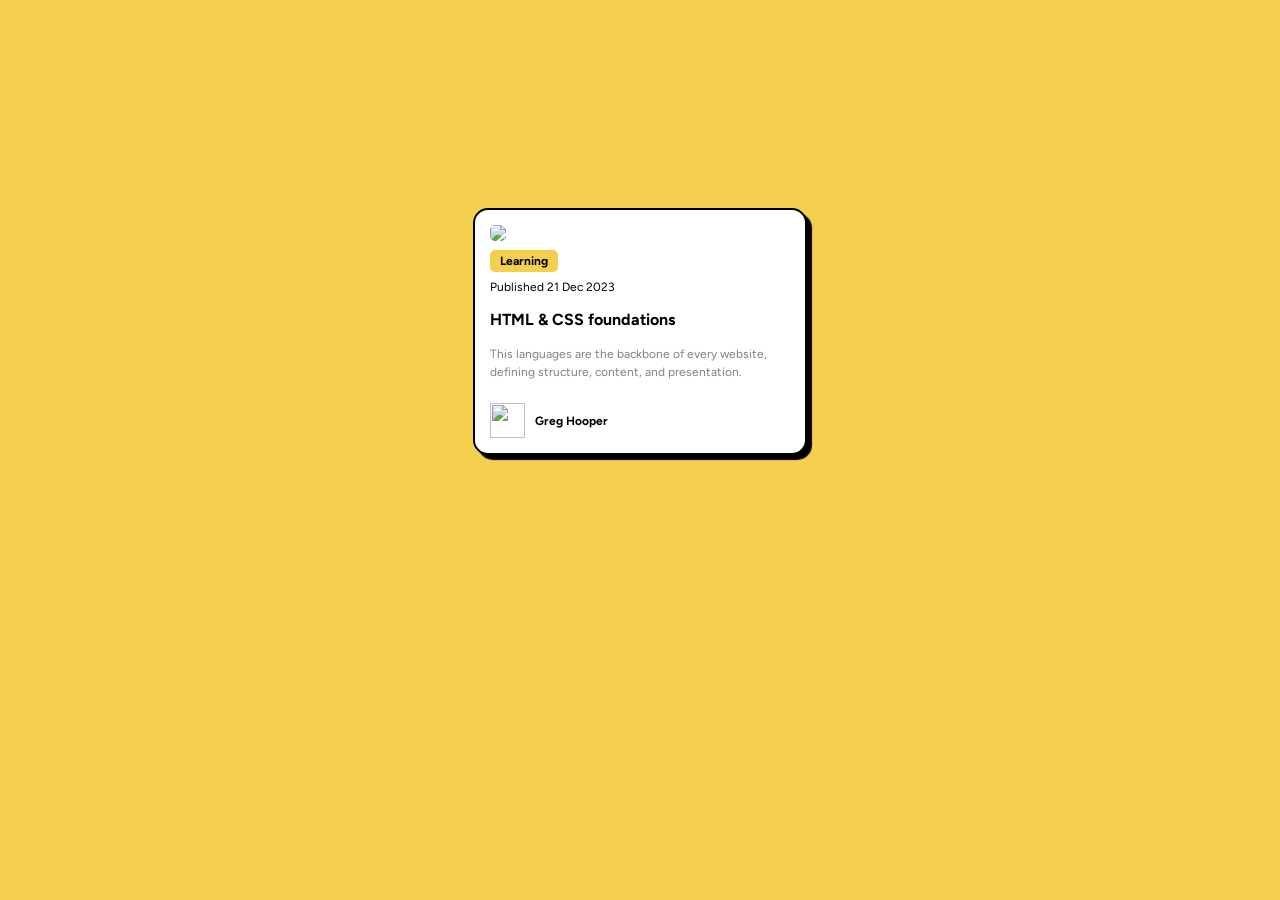
==== index.html @ 95289676 "Rename blog-preview-card.html to index.html" ====
<!DOCTYPE html>
<html>
<head>

  <link rel="preconnect" href="https://fonts.googleapis.com">
  <link rel="preconnect" href="https://fonts.gstatic.com" crossorigin>
  <link href="https://fonts.googleapis.com/css2?family=Figtree:ital,wght@0,300..900;1,300..900&display=swap" rel="stylesheet">

  <link rel="stylesheet" href="blog-preview-card.css">
</head>
<body>
  <div class="preview-container">
    <div class="thumbnail-container">
      <img class="thumbnail-image" src="assets/images/illustration-article.svg">
    </div>

    <div class="course-info-container">
      <span class="course-status">Learning</span>
      <p class="publish-date">Published 21 Dec 2023</p>
      <h3 class="course-name">HTML & CSS foundations</h3>
      <p class="course-description">This languages are the backbone of every website, defining structure, content, and presentation.</p>

    </div>
    <div class="author-info-container">
      <img class="author-photo" src="assets/images/image-avatar.webp">
      <span class="author-name">Greg Hooper</span>
      
    </div>

  </div>

</body>

</html>
---- blog-preview-card.css ----
body{
  font-family: Figtree;
  background-color: hsl(47, 88%, 63%);
  font-size: 12px;
  padding: 200px;
  display: flex;
  justify-content: center;
}

.preview-container{
  border: 2px solid black;
  background-color: white;
  border-radius: 15px;
  box-shadow: 5px 5px 1px rgba(0, 0, 0, 1);
  width: 300px;
  display: flex;
  flex-direction: column;
  gap: 10px;
  padding: 15px;

  transition: boxshadow 0.15s, transform 0.15s;

}

.preview-container:hover{
  cursor: pointer;
  box-shadow: 10px 10px 1px rgba(0, 0, 0, 1);
  transform: scale(1.1);

}

.thumbnail-image{
  width: 100%;
  border-radius: 5px;
}

.course-status{
  background-color: hsl(47, 88%, 63%);
  border-radius: 5px;
  padding: 4px 10px;
  font-weight: 700;
  width: fit-content;
 
}

.course-name{
  font-weight: 700;
  font-size: 16px;
}

.course-description{
  line-height: 18px;
  color: grey;

}

.author-info-container{
  display: flex;
  align-items: center;
  gap: 10px;

}

.author-photo{
  width: 35px;
  height: 35px;
}

.author-name{
  font-weight: 700;
}
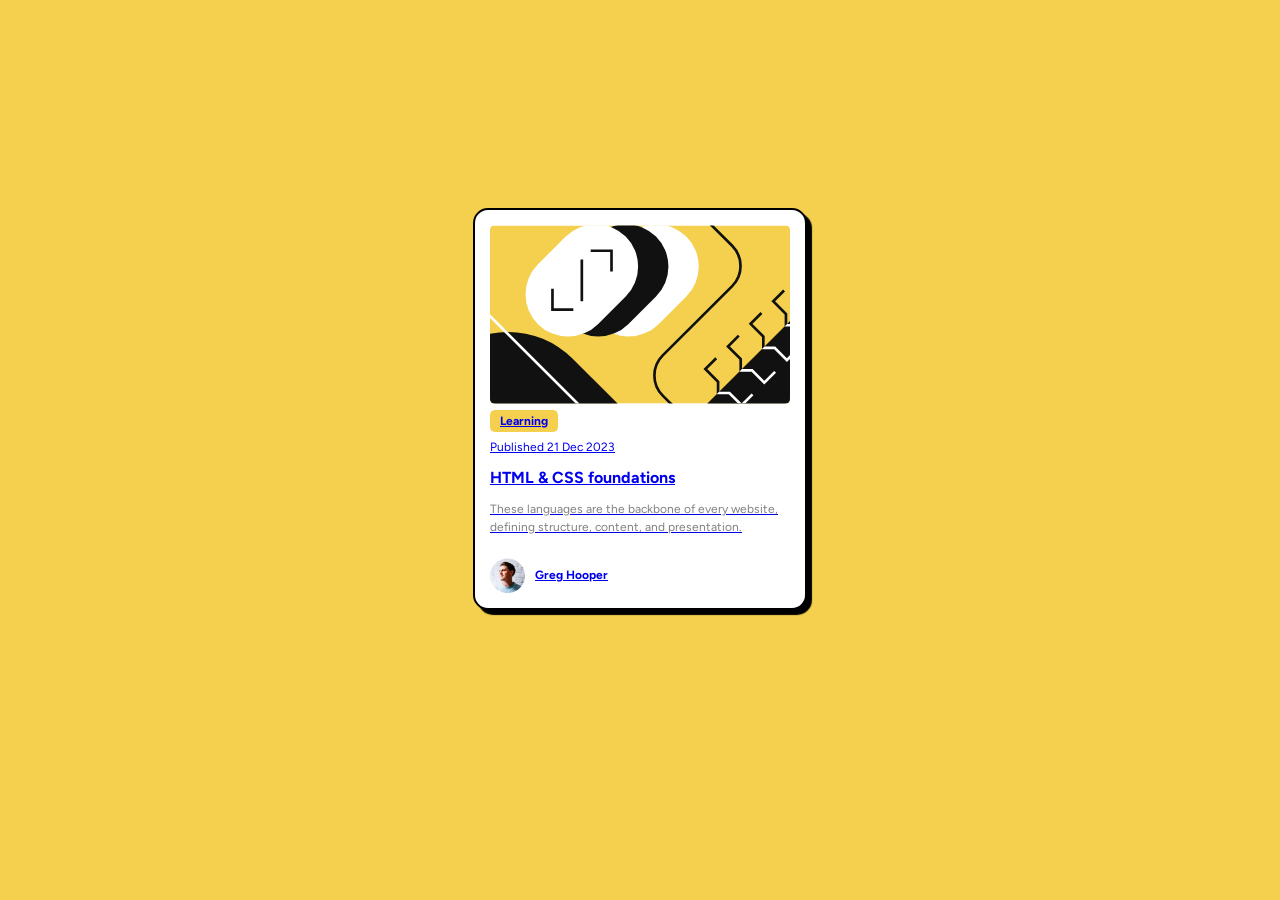
==== commit 0e5229cf: "Add files via upload" ====
--- a/index.html
+++ b/index.html
@@ -1,34 +1,44 @@
 <!DOCTYPE html>
-<html>
+<!-- CHANGE 1: added lang attribute -->
+<html lang="en">
 <head>
+  <meta charset="UTF-8">
+  <!-- CHANGE 2: added viewport meta tag for responsiveness -->
+  <meta name="viewport" content="width=device-width, initial-scale=1.0">
 
   <link rel="preconnect" href="https://fonts.googleapis.com">
   <link rel="preconnect" href="https://fonts.gstatic.com" crossorigin>
   <link href="https://fonts.googleapis.com/css2?family=Figtree:ital,wght@0,300..900;1,300..900&display=swap" rel="stylesheet">
-
   <link rel="stylesheet" href="blog-preview-card.css">
 </head>
 <body>
-  <div class="preview-container">
-    <div class="thumbnail-container">
-      <img class="thumbnail-image" src="assets/images/illustration-article.svg">
-    </div>
+
+  <!-- CHANGE 3: wrapped entire card in <a> tag making it keyboard accessible and focusable -->
+  <a href="#" class="preview-container">
+
+    <img 
+      class="thumbnail-image" 
+      src="assets/images/illustration-article.svg"
+      alt="Illustration of HTML and CSS article">
 
     <div class="course-info-container">
       <span class="course-status">Learning</span>
       <p class="publish-date">Published 21 Dec 2023</p>
-      <h3 class="course-name">HTML & CSS foundations</h3>
-      <p class="course-description">This languages are the backbone of every website, defining structure, content, and presentation.</p>
-
-    </div>
-    <div class="author-info-container">
-      <img class="author-photo" src="assets/images/image-avatar.webp">
-      <span class="author-name">Greg Hooper</span>
-      
+      <!-- CHANGE 5: changed <p> to <h2> for proper heading semantics -->
+      <h2 class="course-name">HTML & CSS foundations</h2>
+      <p class="course-description">These languages are the backbone of every website, defining structure, content, and presentation.</p>
     </div>
 
-  </div>
+    <div class="author-info-container">
+      <img 
+        class="author-photo" 
+        src="assets/images/image-avatar.webp"
+        alt="Photo of author Greg Hooper"
+      >
+      <span class="author-name">Greg Hooper</span>
+    </div>
+
+  </a>
 
 </body>
-
-</html>
+</html>
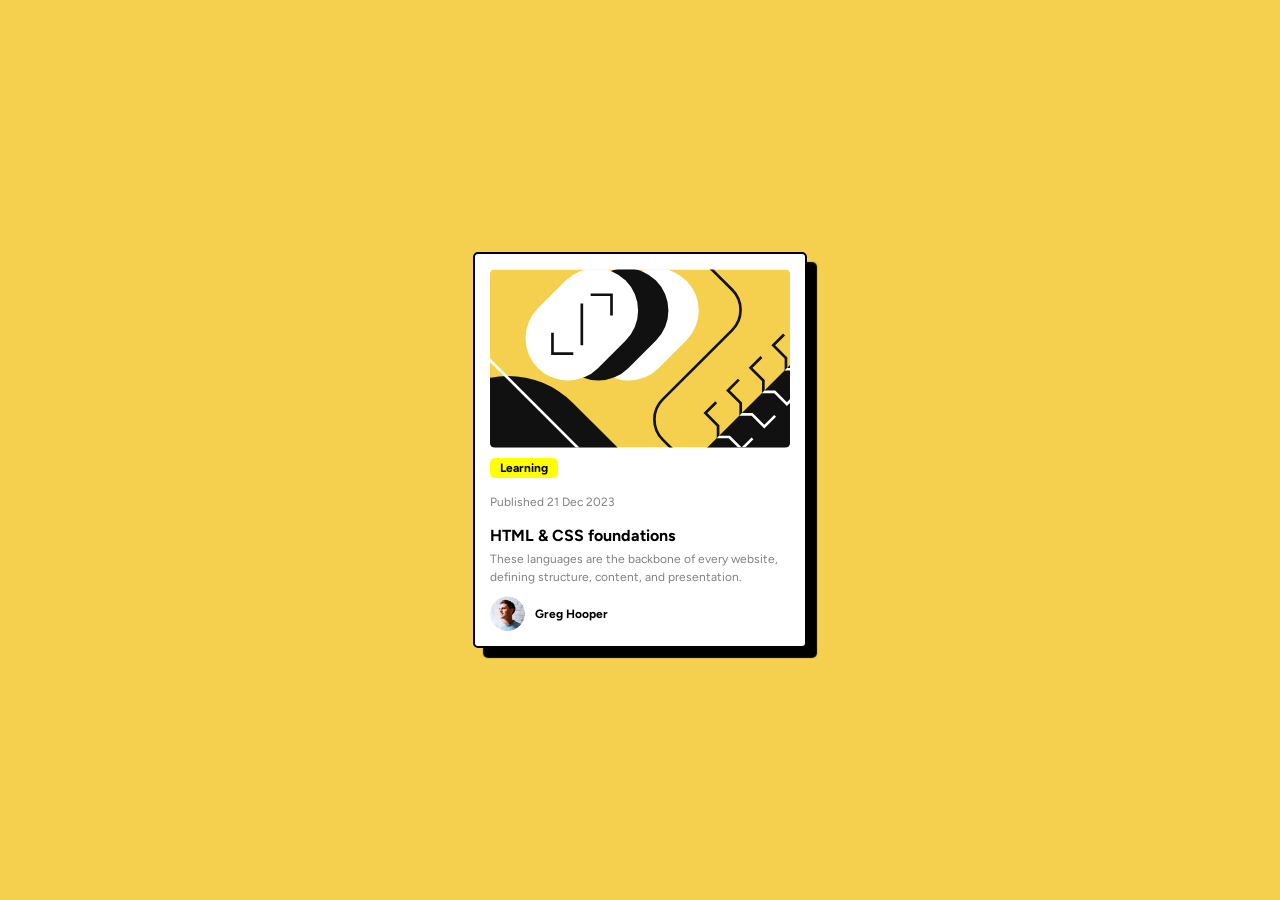
==== commit 7d6bed1e: "Update index.html" ====
--- a/index.html
+++ b/index.html
@@ -19,7 +19,7 @@
     <img 
       class="thumbnail-image" 
       src="assets/images/illustration-article.svg"
-      alt="Illustration of HTML and CSS article">
+      alt="Illustration of HTML and CSS Article">
 
     <div class="course-info-container">
       <span class="course-status">Learning</span>
@@ -41,4 +41,4 @@
   </a>
 
 </body>
-</html>+</html>
--- a/blog-preview-card.css
+++ b/blog-preview-card.css
@@ -1,73 +1,87 @@
-body{
-  font-family: Figtree;
+body {
+  font-family: Figtree, sans-serif;
   background-color: hsl(47, 88%, 63%);
   font-size: 12px;
-  padding: 200px;
+  margin: 0;
+  min-height: 100vh;
   display: flex;
   justify-content: center;
+  align-items: center;
+  padding: 20px;
+  box-sizing: border-box;
 }
 
-.preview-container{
+/* CHANGE 7: changed from div to <a> tag styles, removed default link styles */
+.preview-container {
+  text-decoration: none;
+  color: inherit;
+
   border: 2px solid black;
   background-color: white;
-  border-radius: 15px;
-  box-shadow: 5px 5px 1px rgba(0, 0, 0, 1);
+  border-radius: 5px;
+  box-shadow: 10px 10px 1px rgba(0, 0, 0, 1);
   width: 300px;
+  max-width: 90%;
+  padding: 15px;
   display: flex;
   flex-direction: column;
   gap: 10px;
-  padding: 15px;
 
-  transition: boxshadow 0.15s, transform 0.15s;
-
+  transition: transform 0.2s ease, boxshadow 0.2s ease;
 }
 
-.preview-container:hover{
-  cursor: pointer;
-  box-shadow: 10px 10px 1px rgba(0, 0, 0, 1);
-  transform: scale(1.1);
-
+.preview-container:hover {
+  transform: translate(-5px, -5px);
+  box-shadow: 15px 15px 1px rgba(0, 0, 0, 1);
 }
 
-.thumbnail-image{
+.thumbnail-image {
   width: 100%;
   border-radius: 5px;
 }
 
-.course-status{
-  background-color: hsl(47, 88%, 63%);
+.course-info-container {
+  display: flex;
+  flex-direction: column;
+  gap: 5px;
+}
+
+.course-status {
+  background-color: yellow;
   border-radius: 5px;
-  padding: 4px 10px;
+  padding: 3px 10px;
   font-weight: 700;
   width: fit-content;
- 
 }
 
-.course-name{
+.publish-date {
+  color: grey;
+}
+
+.course-name {
   font-weight: 700;
   font-size: 16px;
+  margin: 0;
 }
 
-.course-description{
+.course-description {
+  color: grey;
   line-height: 18px;
-  color: grey;
-
+  margin: 0;
 }
 
-.author-info-container{
+.author-info-container {
   display: flex;
   align-items: center;
   gap: 10px;
-
 }
 
-.author-photo{
+.author-photo {
   width: 35px;
   height: 35px;
+  border-radius: 50%;
 }
 
-.author-name{
+.author-name {
   font-weight: 700;
-}
-
-
+}
